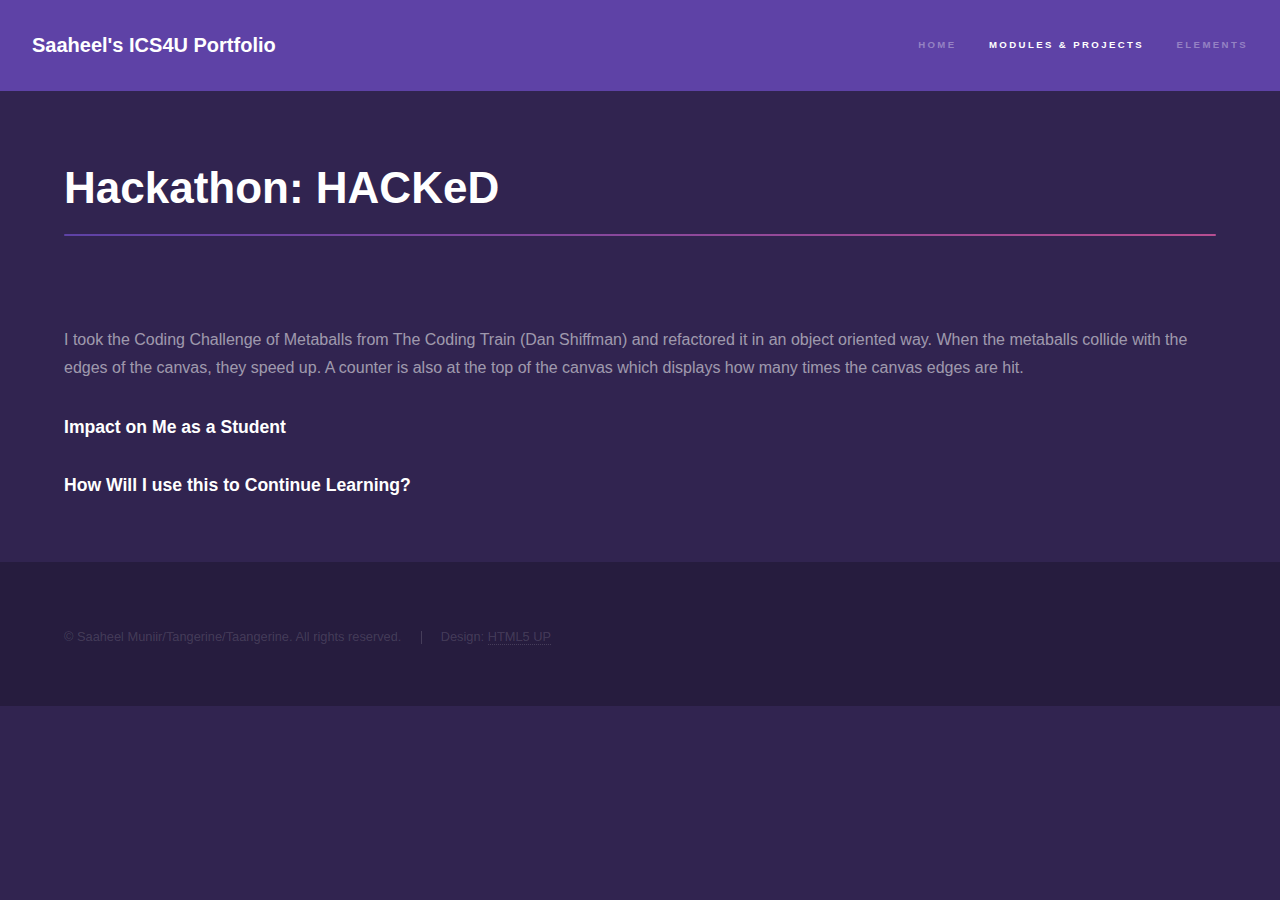
==== AlgCourse.html @ 34cc8320 "Added all Top 10 Detailed Pages" ====
<!DOCTYPE HTML>
<!--
	Hyperspace by HTML5 UP
	html5up.net | @ajlkn
	Free for personal and commercial use under the CCA 3.0 license (html5up.net/license)
-->
<html>
	<head>
		<title>Coding Challenge Refactoring: Metaballs</title>
		<meta charset="utf-8" />
		<meta name="viewport" content="width=device-width, initial-scale=1, user-scalable=no" />
		<link rel="stylesheet" href="assets/css/main.css" />
		<noscript><link rel="stylesheet" href="assets/css/noscript.css" /></noscript>
	</head>
	<body class="is-preload">

		<!-- Header -->
			<header id="header">
				<a href="index.html" class="title">Saaheel's ICS4U Portfolio</a>
				<nav>
					<ul>
						<li><a href="index.html">Home</a></li>
						<li><a href="generic.html" class="active">Modules & Projects</a></li>
						<li><a href="elements.html">Elements</a></li>
					</ul>
				</nav>
			</header>

		<!-- Wrapper -->
			<div id="wrapper">

				<!-- Main -->
					<section id="main" class="wrapper">
						<div class="inner">
							<h1 class="major">Hackathon: HACKeD</h1>
							<span class="image fit" id="metaballs"><img src="images/Metaballs.gif" alt="" /></span>
							<p class="topDescription">I took the Coding Challenge of Metaballs from The Coding Train (Dan Shiffman) and refactored it in an
							object oriented way. When the metaballs collide with the edges of the canvas, they speed up. A counter is also at the top of the canvas which displays
							how many times the canvas edges are hit.</p>
							<h3> Impact on Me as a Student</h3>
							<p></p>
							<h3>How Will I use this to Continue Learning?</h3>
							<p> </p>
						</div>
					</section>

			</div>

		<!-- Footer -->
			<footer id="footer" class="wrapper alt">
				<div class="inner">
					<ul class="menu">
						<li>&copy; Saaheel Muniir/Tangerine/Taangerine. All rights reserved.</li><li>Design: <a href="http://html5up.net">HTML5 UP</a></li>
					</ul>
				</div>
			</footer>

		<!-- Scripts -->
			<script src="assets/js/jquery.min.js"></script>
			<script src="assets/js/jquery.scrollex.min.js"></script>
			<script src="assets/js/jquery.scrolly.min.js"></script>
			<script src="assets/js/browser.min.js"></script>
			<script src="assets/js/breakpoints.min.js"></script>
			<script src="assets/js/util.js"></script>
			<script src="assets/js/main.js"></script>
			<script>
				var metaballsPic = document.getElementById("metaballs");
            var oClick = function(e) {
				metaballsPic.src = "images/Metaballs Still.png";
				/*
                var stashePic = document.getElementById("mustache-pic");  
                stashePic.style.top = e.clientY + "px";
                stashePic.style.left = e.clientX + "px";*/
            };
            metaballsPic.addEventListener("click", onClick);
			</script>
	</body>
</html>
---- assets/css/main.css ----
@import url(fontawesome-all.min.css);

/*
	Hyperspace by HTML5 UP
	html5up.net | @ajlkn
	Free for personal and commercial use under the CCA 3.0 license (html5up.net/license)
*/

html, body, div, span, applet, object,
iframe, h1, h2, h3, h4, h5, h6, p, blockquote,
pre, a, abbr, acronym, address, big, cite,
code, del, dfn, em, img, ins, kbd, q, s, samp,
small, strike, strong, sub, sup, tt, var, b,
u, i, center, dl, dt, dd, ol, ul, li, fieldset,
form, label, legend, table, caption, tbody,
tfoot, thead, tr, th, td, article, aside,
canvas, details, embed, figure, figcaption,
footer, header, hgroup, menu, nav, output, ruby,
section, summary, time, mark, audio, video {
	margin: 0;
	padding: 0;
	border: 0;
	font-size: 100%;
	font: inherit;
	vertical-align: baseline;}

article, aside, details, figcaption, figure,
footer, header, hgroup, menu, nav, section {
	display: block;}

body {
	line-height: 1;
}

ol, ul {
	list-style: none;
}

blockquote, q {
	quotes: none;
}

	blockquote:before, blockquote:after, q:before, q:after {
		content: '';
		content: none;
	}

table {
	border-collapse: collapse;
	border-spacing: 0;
}

body {
	-webkit-text-size-adjust: none;
}

mark {
	background-color: transparent;
	color: inherit;
}

input::-moz-focus-inner {
	border: 0;
	padding: 0;
}

input, select, textarea {
	-moz-appearance: none;
	-webkit-appearance: none;
	-ms-appearance: none;
	appearance: none;
}

/* Basic */

	@-ms-viewport {
		width: device-width;
	}

	body {
		-ms-overflow-style: scrollbar;
	}

	@media screen and (max-width: 480px) {

		html, body {
			min-width: 320px;
		}

	}

	html {
		box-sizing: border-box;
	}

	*, *:before, *:after {
		box-sizing: inherit;
	}

	body {
		background: #312450;
	}

		body.is-preload *, body.is-preload *:before, body.is-preload *:after {
			-moz-animation: none !important;
			-webkit-animation: none !important;
			-ms-animation: none !important;
			animation: none !important;
			-moz-transition: none !important;
			-webkit-transition: none !important;
			-ms-transition: none !important;
			transition: none !important;
		}

/* Type */

	body, input, select, textarea {
		color: rgba(255, 255, 255, 0.55);
		font-family: Arial, Helvetica, sans-serif;
		font-size: 16.5pt;
		font-weight: normal;
		line-height: 1.75;
	}

		@media screen and (max-width: 1680px) {

			body, input, select, textarea {
				font-size: 13pt;
			}

		}

		@media screen and (max-width: 1280px) {

			body, input, select, textarea {
				font-size: 12pt;
			}

		}

		@media screen and (max-width: 360px) {

			body, input, select, textarea {
				font-size: 11pt;
			}

		}

	a {
		-moz-transition: color 0.2s ease, border-bottom-color 0.2s ease;
		-webkit-transition: color 0.2s ease, border-bottom-color 0.2s ease;
		-ms-transition: color 0.2s ease, border-bottom-color 0.2s ease;
		transition: color 0.2s ease, border-bottom-color 0.2s ease;
		border-bottom: dotted 1px rgba(255, 255, 255, 0.35);
		color: inherit;
		text-decoration: none;
	}

		a:hover {
			border-bottom-color: transparent;
			color: #ffffff;
		}

	strong, b {
		color: #ffffff;
		font-weight: bold;
	}

	em, i {
		font-style: italic;
	}

	p {
		margin: 0 0 2em 0;
	}

	h1, h2, h3, h4, h5, h6 {
		color: #ffffff;
		font-weight: bold;
		line-height: 1.5;
		margin: 0 0 0.5em 0;
	}

		h1 a, h2 a, h3 a, h4 a, h5 a, h6 a {
			color: inherit;
			text-decoration: none;
		}

	h1 {
		font-size: 2.75em;
	}

		h1.major {
			margin: 0 0 1.3em 0;
			position: relative;
			padding-bottom: 0.35em;
		}

			h1.major:after {
				background-image: -moz-linear-gradient(to right, #5e42a6, #b74e91);
				background-image: -webkit-linear-gradient(to right, #5e42a6, #b74e91);
				background-image: -ms-linear-gradient(to right, #5e42a6, #b74e91);
				background-image: linear-gradient(to right, #5e42a6, #b74e91);
				-moz-transition: max-width 0.2s ease;
				-webkit-transition: max-width 0.2s ease;
				-ms-transition: max-width 0.2s ease;
				transition: max-width 0.2s ease;
				border-radius: 0.2em;
				bottom: 0;
				content: '';
				height: 0.05em;
				position: absolute;
				right: 0;
				width: 100%;
			}

	h2 {
		font-size: 1.75em;
	}

	h3 {
		font-size: 1.1em;
	}

	h4 {
		font-size: 1em;
	}

	h5 {
		font-size: 0.8em;
	}

	h6 {
		font-size: 0.6em;
	}

	@media screen and (max-width: 736px) {

		h1 {
			font-size: 2em;
		}

		h2 {
			font-size: 1.25em;
		}

		h3 {
			font-size: 1em;
		}

		h4 {
			font-size: 0.8em;
		}

		h5 {
			font-size: 0.6em;
		}

		h6 {
			font-size: 0.6em;
		}

	}

	sub {
		font-size: 0.8em;
		position: relative;
		top: 0.5em;
	}

	sup {
		font-size: 0.8em;
		position: relative;
		top: -0.5em;
	}

	blockquote {
		border-left: solid 4px rgba(255, 255, 255, 0.15);
		font-style: italic;
		margin: 0 0 2em 0;
		padding: 0.5em 0 0.5em 2em;
	}

	code {
		background: rgba(255, 255, 255, 0.05);
		border-radius: 0.25em;
		border: solid 1px rgba(255, 255, 255, 0.15);
		font-family: "Courier New", monospace;
		font-size: 0.9em;
		margin: 0 0.25em;
		padding: 0.25em 0.65em;
	}

	pre {
		-webkit-overflow-scrolling: touch;
		font-family: "Courier New", monospace;
		font-size: 0.9em;
		margin: 0 0 2em 0;
	}

		pre code {
			display: block;
			line-height: 1.75em;
			padding: 1em 1.5em;
			overflow-x: auto;
		}

	hr {
		border: 0;
		border-bottom: solid 1px rgba(255, 255, 255, 0.15);
		margin: 2em 0;
	}

		hr.major {
			margin: 3em 0;
		}

	.align-left {
		text-align: left;
	}

	.align-center {
		text-align: center;
	}

	.align-right {
		text-align: right;
	}

/* Row */

	.row {
		display: flex;
		flex-wrap: wrap;
		box-sizing: border-box;
		align-items: stretch;
	}

		.row > * {
			box-sizing: border-box;
		}

		.row.gtr-uniform > * > :last-child {
			margin-bottom: 0;
		}

		.row.aln-left {
			justify-content: flex-start;
		}

		.row.aln-center {
			justify-content: center;
		}

		.row.aln-right {
			justify-content: flex-end;
		}

		.row.aln-top {
			align-items: flex-start;
		}

		.row.aln-middle {
			align-items: center;
		}

		.row.aln-bottom {
			align-items: flex-end;
		}

		.row > .imp {
			order: -1;
		}

		.row > .col-1 {
			width: 8.33333%;
		}

		.row > .off-1 {
			margin-left: 8.33333%;
		}

		.row > .col-2 {
			width: 16.66667%;
		}

		.row > .off-2 {
			margin-left: 16.66667%;
		}

		.row > .col-3 {
			width: 25%;
		}

		.row > .off-3 {
			margin-left: 25%;
		}

		.row > .col-4 {
			width: 33.33333%;
		}

		.row > .off-4 {
			margin-left: 33.33333%;
		}

		.row > .col-5 {
			width: 41.66667%;
		}

		.row > .off-5 {
			margin-left: 41.66667%;
		}

		.row > .col-6 {
			width: 50%;
		}

		.row > .off-6 {
			margin-left: 50%;
		}

		.row > .col-7 {
			width: 58.33333%;
		}

		.row > .off-7 {
			margin-left: 58.33333%;
		}

		.row > .col-8 {
			width: 66.66667%;
		}

		.row > .off-8 {
			margin-left: 66.66667%;
		}

		.row > .col-9 {
			width: 75%;
		}

		.row > .off-9 {
			margin-left: 75%;
		}

		.row > .col-10 {
			width: 83.33333%;
		}

		.row > .off-10 {
			margin-left: 83.33333%;
		}

		.row > .col-11 {
			width: 91.66667%;
		}

		.row > .off-11 {
			margin-left: 91.66667%;
		}

		.row > .col-12 {
			width: 100%;
		}

		.row > .off-12 {
			margin-left: 100%;
		}

		.row.gtr-0 {
			margin-top: 0;
			margin-left: 0em;
		}

			.row.gtr-0 > * {
				padding: 0 0 0 0em;
			}

			.row.gtr-0.gtr-uniform {
				margin-top: 0em;
			}

				.row.gtr-0.gtr-uniform > * {
					padding-top: 0em;
				}

		.row.gtr-25 {
			margin-top: 0;
			margin-left: -0.375em;
		}

			.row.gtr-25 > * {
				padding: 0 0 0 0.375em;
			}

			.row.gtr-25.gtr-uniform {
				margin-top: -0.375em;
			}

				.row.gtr-25.gtr-uniform > * {
					padding-top: 0.375em;
				}

		.row.gtr-50 {
			margin-top: 0;
			margin-left: -0.75em;
		}

			.row.gtr-50 > * {
				padding: 0 0 0 0.75em;
			}

			.row.gtr-50.gtr-uniform {
				margin-top: -0.75em;
			}

				.row.gtr-50.gtr-uniform > * {
					padding-top: 0.75em;
				}

		.row {
			margin-top: 0;
			margin-left: -1.5em;
		}

			.row > * {
				padding: 0 0 0 1.5em;
			}

			.row.gtr-uniform {
				margin-top: -1.5em;
			}

				.row.gtr-uniform > * {
					padding-top: 1.5em;
				}

		.row.gtr-150 {
			margin-top: 0;
			margin-left: -2.25em;
		}

			.row.gtr-150 > * {
				padding: 0 0 0 2.25em;
			}

			.row.gtr-150.gtr-uniform {
				margin-top: -2.25em;
			}

				.row.gtr-150.gtr-uniform > * {
					padding-top: 2.25em;
				}

		.row.gtr-200 {
			margin-top: 0;
			margin-left: -3em;
		}

			.row.gtr-200 > * {
				padding: 0 0 0 3em;
			}

			.row.gtr-200.gtr-uniform {
				margin-top: -3em;
			}

				.row.gtr-200.gtr-uniform > * {
					padding-top: 3em;
				}

		@media screen and (max-width: 1680px) {

			.row {
				display: flex;
				flex-wrap: wrap;
				box-sizing: border-box;
				align-items: stretch;
			}

				.row > * {
					box-sizing: border-box;
				}

				.row.gtr-uniform > * > :last-child {
					margin-bottom: 0;
				}

				.row.aln-left {
					justify-content: flex-start;
				}

				.row.aln-center {
					justify-content: center;
				}

				.row.aln-right {
					justify-content: flex-end;
				}

				.row.aln-top {
					align-items: flex-start;
				}

				.row.aln-middle {
					align-items: center;
				}

				.row.aln-bottom {
					align-items: flex-end;
				}

				.row > .imp-xlarge {
					order: -1;
				}

				.row > .col-1-xlarge {
					width: 8.33333%;
				}

				.row > .off-1-xlarge {
					margin-left: 8.33333%;
				}

				.row > .col-2-xlarge {
					width: 16.66667%;
				}

				.row > .off-2-xlarge {
					margin-left: 16.66667%;
				}

				.row > .col-3-xlarge {
					width: 25%;
				}

				.row > .off-3-xlarge {
					margin-left: 25%;
				}

				.row > .col-4-xlarge {
					width: 33.33333%;
				}

				.row > .off-4-xlarge {
					margin-left: 33.33333%;
				}

				.row > .col-5-xlarge {
					width: 41.66667%;
				}

				.row > .off-5-xlarge {
					margin-left: 41.66667%;
				}

				.row > .col-6-xlarge {
					width: 50%;
				}

				.row > .off-6-xlarge {
					margin-left: 50%;
				}

				.row > .col-7-xlarge {
					width: 58.33333%;
				}

				.row > .off-7-xlarge {
					margin-left: 58.33333%;
				}

				.row > .col-8-xlarge {
					width: 66.66667%;
				}

				.row > .off-8-xlarge {
					margin-left: 66.66667%;
				}

				.row > .col-9-xlarge {
					width: 75%;
				}

				.row > .off-9-xlarge {
					margin-left: 75%;
				}

				.row > .col-10-xlarge {
					width: 83.33333%;
				}

				.row > .off-10-xlarge {
					margin-left: 83.33333%;
				}

				.row > .col-11-xlarge {
					width: 91.66667%;
				}

				.row > .off-11-xlarge {
					margin-left: 91.66667%;
				}

				.row > .col-12-xlarge {
					width: 100%;
				}

				.row > .off-12-xlarge {
					margin-left: 100%;
				}

				.row.gtr-0 {
					margin-top: 0;
					margin-left: 0em;
				}

					.row.gtr-0 > * {
						padding: 0 0 0 0em;
					}

					.row.gtr-0.gtr-uniform {
						margin-top: 0em;
					}

						.row.gtr-0.gtr-uniform > * {
							padding-top: 0em;
						}

				.row.gtr-25 {
					margin-top: 0;
					margin-left: -0.375em;
				}

					.row.gtr-25 > * {
						padding: 0 0 0 0.375em;
					}

					.row.gtr-25.gtr-uniform {
						margin-top: -0.375em;
					}

						.row.gtr-25.gtr-uniform > * {
							padding-top: 0.375em;
						}

				.row.gtr-50 {
					margin-top: 0;
					margin-left: -0.75em;
				}

					.row.gtr-50 > * {
						padding: 0 0 0 0.75em;
					}

					.row.gtr-50.gtr-uniform {
						margin-top: -0.75em;
					}

						.row.gtr-50.gtr-uniform > * {
							padding-top: 0.75em;
						}

				.row {
					margin-top: 0;
					margin-left: -1.5em;
				}

					.row > * {
						padding: 0 0 0 1.5em;
					}

					.row.gtr-uniform {
						margin-top: -1.5em;
					}

						.row.gtr-uniform > * {
							padding-top: 1.5em;
						}

				.row.gtr-150 {
					margin-top: 0;
					margin-left: -2.25em;
				}

					.row.gtr-150 > * {
						padding: 0 0 0 2.25em;
					}

					.row.gtr-150.gtr-uniform {
						margin-top: -2.25em;
					}

						.row.gtr-150.gtr-uniform > * {
							padding-top: 2.25em;
						}

				.row.gtr-200 {
					margin-top: 0;
					margin-left: -3em;
				}

					.row.gtr-200 > * {
						padding: 0 0 0 3em;
					}

					.row.gtr-200.gtr-uniform {
						margin-top: -3em;
					}

						.row.gtr-200.gtr-uniform > * {
							padding-top: 3em;
						}

		}

		@media screen and (max-width: 1280px) {

			.row {
				display: flex;
				flex-wrap: wrap;
				box-sizing: border-box;
				align-items: stretch;
			}

				.row > * {
					box-sizing: border-box;
				}

				.row.gtr-uniform > * > :last-child {
					margin-bottom: 0;
				}

				.row.aln-left {
					justify-content: flex-start;
				}

				.row.aln-center {
					justify-content: center;
				}

				.row.aln-right {
					justify-content: flex-end;
				}

				.row.aln-top {
					align-items: flex-start;
				}

				.row.aln-middle {
					align-items: center;
				}

				.row.aln-bottom {
					align-items: flex-end;
				}

				.row > .imp-large {
					order: -1;
				}

				.row > .col-1-large {
					width: 8.33333%;
				}

				.row > .off-1-large {
					margin-left: 8.33333%;
				}

				.row > .col-2-large {
					width: 16.66667%;
				}

				.row > .off-2-large {
					margin-left: 16.66667%;
				}

				.row > .col-3-large {
					width: 25%;
				}

				.row > .off-3-large {
					margin-left: 25%;
				}

				.row > .col-4-large {
					width: 33.33333%;
				}

				.row > .off-4-large {
					margin-left: 33.33333%;
				}

				.row > .col-5-large {
					width: 41.66667%;
				}

				.row > .off-5-large {
					margin-left: 41.66667%;
				}

				.row > .col-6-large {
					width: 50%;
				}

				.row > .off-6-large {
					margin-left: 50%;
				}

				.row > .col-7-large {
					width: 58.33333%;
				}

				.row > .off-7-large {
					margin-left: 58.33333%;
				}

				.row > .col-8-large {
					width: 66.66667%;
				}

				.row > .off-8-large {
					margin-left: 66.66667%;
				}

				.row > .col-9-large {
					width: 75%;
				}

				.row > .off-9-large {
					margin-left: 75%;
				}

				.row > .col-10-large {
					width: 83.33333%;
				}

				.row > .off-10-large {
					margin-left: 83.33333%;
				}

				.row > .col-11-large {
					width: 91.66667%;
				}

				.row > .off-11-large {
					margin-left: 91.66667%;
				}

				.row > .col-12-large {
					width: 100%;
				}

				.row > .off-12-large {
					margin-left: 100%;
				}

				.row.gtr-0 {
					margin-top: 0;
					margin-left: 0em;
				}

					.row.gtr-0 > * {
						padding: 0 0 0 0em;
					}

					.row.gtr-0.gtr-uniform {
						margin-top: 0em;
					}

						.row.gtr-0.gtr-uniform > * {
							padding-top: 0em;
						}

				.row.gtr-25 {
					margin-top: 0;
					margin-left: -0.375em;
				}

					.row.gtr-25 > * {
						padding: 0 0 0 0.375em;
					}

					.row.gtr-25.gtr-uniform {
						margin-top: -0.375em;
					}

						.row.gtr-25.gtr-uniform > * {
							padding-top: 0.375em;
						}

				.row.gtr-50 {
					margin-top: 0;
					margin-left: -0.75em;
				}

					.row.gtr-50 > * {
						padding: 0 0 0 0.75em;
					}

					.row.gtr-50.gtr-uniform {
						margin-top: -0.75em;
					}

						.row.gtr-50.gtr-uniform > * {
							padding-top: 0.75em;
						}

				.row {
					margin-top: 0;
					margin-left: -1.5em;
				}

					.row > * {
						padding: 0 0 0 1.5em;
					}

					.row.gtr-uniform {
						margin-top: -1.5em;
					}

						.row.gtr-uniform > * {
							padding-top: 1.5em;
						}

				.row.gtr-150 {
					margin-top: 0;
					margin-left: -2.25em;
				}

					.row.gtr-150 > * {
						padding: 0 0 0 2.25em;
					}

					.row.gtr-150.gtr-uniform {
						margin-top: -2.25em;
					}

						.row.gtr-150.gtr-uniform > * {
							padding-top: 2.25em;
						}

				.row.gtr-200 {
					margin-top: 0;
					margin-left: -3em;
				}

					.row.gtr-200 > * {
						padding: 0 0 0 3em;
					}

					.row.gtr-200.gtr-uniform {
						margin-top: -3em;
					}

						.row.gtr-200.gtr-uniform > * {
							padding-top: 3em;
						}

		}

		@media screen and (max-width: 980px) {

			.row {
				display: flex;
				flex-wrap: wrap;
				box-sizing: border-box;
				align-items: stretch;
			}

				.row > * {
					box-sizing: border-box;
				}

				.row.gtr-uniform > * > :last-child {
					margin-bottom: 0;
				}

				.row.aln-left {
					justify-content: flex-start;
				}

				.row.aln-center {
					justify-content: center;
				}

				.row.aln-right {
					justify-content: flex-end;
				}

				.row.aln-top {
					align-items: flex-start;
				}

				.row.aln-middle {
					align-items: center;
				}

				.row.aln-bottom {
					align-items: flex-end;
				}

				.row > .imp-medium {
					order: -1;
				}

				.row > .col-1-medium {
					width: 8.33333%;
				}

				.row > .off-1-medium {
					margin-left: 8.33333%;
				}

				.row > .col-2-medium {
					width: 16.66667%;
				}

				.row > .off-2-medium {
					margin-left: 16.66667%;
				}

				.row > .col-3-medium {
					width: 25%;
				}

				.row > .off-3-medium {
					margin-left: 25%;
				}

				.row > .col-4-medium {
					width: 33.33333%;
				}

				.row > .off-4-medium {
					margin-left: 33.33333%;
				}

				.row > .col-5-medium {
					width: 41.66667%;
				}

				.row > .off-5-medium {
					margin-left: 41.66667%;
				}

				.row > .col-6-medium {
					width: 50%;
				}

				.row > .off-6-medium {
					margin-left: 50%;
				}

				.row > .col-7-medium {
					width: 58.33333%;
				}

				.row > .off-7-medium {
					margin-left: 58.33333%;
				}

				.row > .col-8-medium {
					width: 66.66667%;
				}

				.row > .off-8-medium {
					margin-left: 66.66667%;
				}

				.row > .col-9-medium {
					width: 75%;
				}

				.row > .off-9-medium {
					margin-left: 75%;
				}

				.row > .col-10-medium {
					width: 83.33333%;
				}

				.row > .off-10-medium {
					margin-left: 83.33333%;
				}

				.row > .col-11-medium {
					width: 91.66667%;
				}

				.row > .off-11-medium {
					margin-left: 91.66667%;
				}

				.row > .col-12-medium {
					width: 100%;
				}

				.row > .off-12-medium {
					margin-left: 100%;
				}

				.row.gtr-0 {
					margin-top: 0;
					margin-left: 0em;
				}

					.row.gtr-0 > * {
						padding: 0 0 0 0em;
					}

					.row.gtr-0.gtr-uniform {
						margin-top: 0em;
					}

						.row.gtr-0.gtr-uniform > * {
							padding-top: 0em;
						}

				.row.gtr-25 {
					margin-top: 0;
					margin-left: -0.375em;
				}

					.row.gtr-25 > * {
						padding: 0 0 0 0.375em;
					}

					.row.gtr-25.gtr-uniform {
						margin-top: -0.375em;
					}

						.row.gtr-25.gtr-uniform > * {
							padding-top: 0.375em;
						}

				.row.gtr-50 {
					margin-top: 0;
					margin-left: -0.75em;
				}

					.row.gtr-50 > * {
						padding: 0 0 0 0.75em;
					}

					.row.gtr-50.gtr-uniform {
						margin-top: -0.75em;
					}

						.row.gtr-50.gtr-uniform > * {
							padding-top: 0.75em;
						}

				.row {
					margin-top: 0;
					margin-left: -1.5em;
				}

					.row > * {
						padding: 0 0 0 1.5em;
					}

					.row.gtr-uniform {
						margin-top: -1.5em;
					}

						.row.gtr-uniform > * {
							padding-top: 1.5em;
						}

				.row.gtr-150 {
					margin-top: 0;
					margin-left: -2.25em;
				}

					.row.gtr-150 > * {
						padding: 0 0 0 2.25em;
					}

					.row.gtr-150.gtr-uniform {
						margin-top: -2.25em;
					}

						.row.gtr-150.gtr-uniform > * {
							padding-top: 2.25em;
						}

				.row.gtr-200 {
					margin-top: 0;
					margin-left: -3em;
				}

					.row.gtr-200 > * {
						padding: 0 0 0 3em;
					}

					.row.gtr-200.gtr-uniform {
						margin-top: -3em;
					}

						.row.gtr-200.gtr-uniform > * {
							padding-top: 3em;
						}

		}

		@media screen and (max-width: 736px) {

			.row {
				display: flex;
				flex-wrap: wrap;
				box-sizing: border-box;
				align-items: stretch;
			}

				.row > * {
					box-sizing: border-box;
				}

				.row.gtr-uniform > * > :last-child {
					margin-bottom: 0;
				}

				.row.aln-left {
					justify-content: flex-start;
				}

				.row.aln-center {
					justify-content: center;
				}

				.row.aln-right {
					justify-content: flex-end;
				}

				.row.aln-top {
					align-items: flex-start;
				}

				.row.aln-middle {
					align-items: center;
				}

				.row.aln-bottom {
					align-items: flex-end;
				}

				.row > .imp-small {
					order: -1;
				}

				.row > .col-1-small {
					width: 8.33333%;
				}

				.row > .off-1-small {
					margin-left: 8.33333%;
				}

				.row > .col-2-small {
					width: 16.66667%;
				}

				.row > .off-2-small {
					margin-left: 16.66667%;
				}

				.row > .col-3-small {
					width: 25%;
				}

				.row > .off-3-small {
					margin-left: 25%;
				}

				.row > .col-4-small {
					width: 33.33333%;
				}

				.row > .off-4-small {
					margin-left: 33.33333%;
				}

				.row > .col-5-small {
					width: 41.66667%;
				}

				.row > .off-5-small {
					margin-left: 41.66667%;
				}

				.row > .col-6-small {
					width: 50%;
				}

				.row > .off-6-small {
					margin-left: 50%;
				}

				.row > .col-7-small {
					width: 58.33333%;
				}

				.row > .off-7-small {
					margin-left: 58.33333%;
				}

				.row > .col-8-small {
					width: 66.66667%;
				}

				.row > .off-8-small {
					margin-left: 66.66667%;
				}

				.row > .col-9-small {
					width: 75%;
				}

				.row > .off-9-small {
					margin-left: 75%;
				}

				.row > .col-10-small {
					width: 83.33333%;
				}

				.row > .off-10-small {
					margin-left: 83.33333%;
				}

				.row > .col-11-small {
					width: 91.66667%;
				}

				.row > .off-11-small {
					margin-left: 91.66667%;
				}

				.row > .col-12-small {
					width: 100%;
				}

				.row > .off-12-small {
					margin-left: 100%;
				}

				.row.gtr-0 {
					margin-top: 0;
					margin-left: 0em;
				}

					.row.gtr-0 > * {
						padding: 0 0 0 0em;
					}

					.row.gtr-0.gtr-uniform {
						margin-top: 0em;
					}

						.row.gtr-0.gtr-uniform > * {
							padding-top: 0em;
						}

				.row.gtr-25 {
					margin-top: 0;
					margin-left: -0.375em;
				}

					.row.gtr-25 > * {
						padding: 0 0 0 0.375em;
					}

					.row.gtr-25.gtr-uniform {
						margin-top: -0.375em;
					}

						.row.gtr-25.gtr-uniform > * {
							padding-top: 0.375em;
						}

				.row.gtr-50 {
					margin-top: 0;
					margin-left: -0.75em;
				}

					.row.gtr-50 > * {
						padding: 0 0 0 0.75em;
					}

					.row.gtr-50.gtr-uniform {
						margin-top: -0.75em;
					}

						.row.gtr-50.gtr-uniform > * {
							padding-top: 0.75em;
						}

				.row {
					margin-top: 0;
					margin-left: -1.5em;
				}

					.row > * {
						padding: 0 0 0 1.5em;
					}

					.row.gtr-uniform {
						margin-top: -1.5em;
					}

						.row.gtr-uniform > * {
							padding-top: 1.5em;
						}

				.row.gtr-150 {
					margin-top: 0;
					margin-left: -2.25em;
				}

					.row.gtr-150 > * {
						padding: 0 0 0 2.25em;
					}

					.row.gtr-150.gtr-uniform {
						margin-top: -2.25em;
					}

						.row.gtr-150.gtr-uniform > * {
							padding-top: 2.25em;
						}

				.row.gtr-200 {
					margin-top: 0;
					margin-left: -3em;
				}

					.row.gtr-200 > * {
						padding: 0 0 0 3em;
					}

					.row.gtr-200.gtr-uniform {
						margin-top: -3em;
					}

						.row.gtr-200.gtr-uniform > * {
							padding-top: 3em;
						}

		}

		@media screen and (max-width: 480px) {

			.row {
				display: flex;
				flex-wrap: wrap;
				box-sizing: border-box;
				align-items: stretch;
			}

				.row > * {
					box-sizing: border-box;
				}

				.row.gtr-uniform > * > :last-child {
					margin-bottom: 0;
				}

				.row.aln-left {
					justify-content: flex-start;
				}

				.row.aln-center {
					justify-content: center;
				}

				.row.aln-right {
					justify-content: flex-end;
				}

				.row.aln-top {
					align-items: flex-start;
				}

				.row.aln-middle {
					align-items: center;
				}

				.row.aln-bottom {
					align-items: flex-end;
				}

				.row > .imp-xsmall {
					order: -1;
				}

				.row > .col-1-xsmall {
					width: 8.33333%;
				}

				.row > .off-1-xsmall {
					margin-left: 8.33333%;
				}

				.row > .col-2-xsmall {
					width: 16.66667%;
				}

				.row > .off-2-xsmall {
					margin-left: 16.66667%;
				}

				.row > .col-3-xsmall {
					width: 25%;
				}

				.row > .off-3-xsmall {
					margin-left: 25%;
				}

				.row > .col-4-xsmall {
					width: 33.33333%;
				}

				.row > .off-4-xsmall {
					margin-left: 33.33333%;
				}

				.row > .col-5-xsmall {
					width: 41.66667%;
				}

				.row > .off-5-xsmall {
					margin-left: 41.66667%;
				}

				.row > .col-6-xsmall {
					width: 50%;
				}

				.row > .off-6-xsmall {
					margin-left: 50%;
				}

				.row > .col-7-xsmall {
					width: 58.33333%;
				}

				.row > .off-7-xsmall {
					margin-left: 58.33333%;
				}

				.row > .col-8-xsmall {
					width: 66.66667%;
				}

				.row > .off-8-xsmall {
					margin-left: 66.66667%;
				}

				.row > .col-9-xsmall {
					width: 75%;
				}

				.row > .off-9-xsmall {
					margin-left: 75%;
				}

				.row > .col-10-xsmall {
					width: 83.33333%;
				}

				.row > .off-10-xsmall {
					margin-left: 83.33333%;
				}

				.row > .col-11-xsmall {
					width: 91.66667%;
				}

				.row > .off-11-xsmall {
					margin-left: 91.66667%;
				}

				.row > .col-12-xsmall {
					width: 100%;
				}

				.row > .off-12-xsmall {
					margin-left: 100%;
				}

				.row.gtr-0 {
					margin-top: 0;
					margin-left: 0em;
				}

					.row.gtr-0 > * {
						padding: 0 0 0 0em;
					}

					.row.gtr-0.gtr-uniform {
						margin-top: 0em;
					}

						.row.gtr-0.gtr-uniform > * {
							padding-top: 0em;
						}

				.row.gtr-25 {
					margin-top: 0;
					margin-left: -0.375em;
				}

					.row.gtr-25 > * {
						padding: 0 0 0 0.375em;
					}

					.row.gtr-25.gtr-uniform {
						margin-top: -0.375em;
					}

						.row.gtr-25.gtr-uniform > * {
							padding-top: 0.375em;
						}

				.row.gtr-50 {
					margin-top: 0;
					margin-left: -0.75em;
				}

					.row.gtr-50 > * {
						padding: 0 0 0 0.75em;
					}

					.row.gtr-50.gtr-uniform {
						margin-top: -0.75em;
					}

						.row.gtr-50.gtr-uniform > * {
							padding-top: 0.75em;
						}

				.row {
					margin-top: 0;
					margin-left: -1.5em;
				}

					.row > * {
						padding: 0 0 0 1.5em;
					}

					.row.gtr-uniform {
						margin-top: -1.5em;
					}

						.row.gtr-uniform > * {
							padding-top: 1.5em;
						}

				.row.gtr-150 {
					margin-top: 0;
					margin-left: -2.25em;
				}

					.row.gtr-150 > * {
						padding: 0 0 0 2.25em;
					}

					.row.gtr-150.gtr-uniform {
						margin-top: -2.25em;
					}

						.row.gtr-150.gtr-uniform > * {
							padding-top: 2.25em;
						}

				.row.gtr-200 {
					margin-top: 0;
					margin-left: -3em;
				}

					.row.gtr-200 > * {
						padding: 0 0 0 3em;
					}

					.row.gtr-200.gtr-uniform {
						margin-top: -3em;
					}

						.row.gtr-200.gtr-uniform > * {
							padding-top: 3em;
						}

		}

/* Box */

	.box {
		border-radius: 0.25em;
		border: solid 1px rgba(255, 255, 255, 0.15);
		margin-bottom: 2em;
		padding: 1.5em;
	}

		.box > :last-child,
		.box > :last-child > :last-child,
		.box > :last-child > :last-child > :last-child {
			margin-bottom: 0;
		}

		.box.alt {
			border: 0;
			border-radius: 0;
			padding: 0;
		}

/* Button */

	input[type="submit"],
	input[type="reset"],
	input[type="button"],
	button,
	.button {
		-moz-appearance: none;
		-webkit-appearance: none;
		-ms-appearance: none;
		appearance: none;
		-moz-transition: border-color 0.2s ease;
		-webkit-transition: border-color 0.2s ease;
		-ms-transition: border-color 0.2s ease;
		transition: border-color 0.2s ease;
		background-color: transparent;
		border: solid 1px !important;
		border-color: rgba(255, 255, 255, 0.15) !important;
		border-radius: 3em;
		color: #ffffff !important;
		cursor: pointer;
		display: inline-block;
		font-size: 0.6em;
		font-weight: bold;
		height: calc(4.75em + 2px);
		letter-spacing: 0.25em;
		line-height: 4.75em;
		outline: 0;
		padding: 0 3.75em;
		position: relative;
		text-align: center;
		text-decoration: none;
		text-transform: uppercase;
		white-space: nowrap;
	}

		input[type="submit"]:after,
		input[type="reset"]:after,
		input[type="button"]:after,
		button:after,
		.button:after {
			-moz-transform: scale(0.25);
			-webkit-transform: scale(0.25);
			-ms-transform: scale(0.25);
			transform: scale(0.25);
			pointer-events: none;
			-moz-transition: opacity 0.2s ease, -moz-transform 0.2s ease;
			-webkit-transition: opacity 0.2s ease, -webkit-transform 0.2s ease;
			-ms-transition: opacity 0.2s ease, -ms-transform 0.2s ease;
			transition: opacity 0.2s ease, transform 0.2s ease;
			background: #ffffff;
			border-radius: 3em;
			content: '';
			height: 100%;
			left: 0;
			opacity: 0;
			position: absolute;
			top: 0;
			width: 100%;
		}

		input[type="submit"].icon:before,
		input[type="reset"].icon:before,
		input[type="button"].icon:before,
		button.icon:before,
		.button.icon:before {
			margin-right: 0.75em;
		}

		input[type="submit"].fit,
		input[type="reset"].fit,
		input[type="button"].fit,
		button.fit,
		.button.fit {
			width: 100%;
		}

		input[type="submit"].small,
		input[type="reset"].small,
		input[type="button"].small,
		button.small,
		.button.small {
			font-size: 0.4em;
		}

		input[type="submit"].large,
		input[type="reset"].large,
		input[type="button"].large,
		button.large,
		.button.large {
			font-size: 0.8em;
		}

		input[type="submit"].primary,
		input[type="reset"].primary,
		input[type="button"].primary,
		button.primary,
		.button.primary {
			background-color: #ffffff;
			color: #312450 !important;
		}

			input[type="submit"].primary:after,
			input[type="reset"].primary:after,
			input[type="button"].primary:after,
			button.primary:after,
			.button.primary:after {
				display: none;
			}

		input[type="submit"].disabled, input[type="submit"]:disabled,
		input[type="reset"].disabled,
		input[type="reset"]:disabled,
		input[type="button"].disabled,
		input[type="button"]:disabled,
		button.disabled,
		button:disabled,
		.button.disabled,
		.button:disabled {
			cursor: default;
			opacity: 0.5;
			pointer-events: none;
		}

		input[type="submit"]:hover,
		input[type="reset"]:hover,
		input[type="button"]:hover,
		button:hover,
		.button:hover {
			border-color: rgba(255, 255, 255, 0.55) !important;
		}

			input[type="submit"]:hover:after,
			input[type="reset"]:hover:after,
			input[type="button"]:hover:after,
			button:hover:after,
			.button:hover:after {
				opacity: 0.05;
				-moz-transform: scale(1);
				-webkit-transform: scale(1);
				-ms-transform: scale(1);
				transform: scale(1);
			}

			input[type="submit"]:hover:active,
			input[type="reset"]:hover:active,
			input[type="button"]:hover:active,
			button:hover:active,
			.button:hover:active {
				border-color: #ffffff !important;
			}

				input[type="submit"]:hover:active:after,
				input[type="reset"]:hover:active:after,
				input[type="button"]:hover:active:after,
				button:hover:active:after,
				.button:hover:active:after {
					opacity: 0.1;
				}

/* Features */

	.features {
		display: -moz-flex;
		display: -webkit-flex;
		display: -ms-flex;
		display: flex;
		-moz-flex-wrap: wrap;
		-webkit-flex-wrap: wrap;
		-ms-flex-wrap: wrap;
		flex-wrap: wrap;
		border-radius: 0.25em;
		border: solid 1px rgba(255, 255, 255, 0.15);
		background: rgba(255, 255, 255, 0.05);
		margin: 0 0 2em 0;
	}

		.features section {
			padding: 3.5em 3em 1em 7em ;
			width: 50%;
			border-top: solid 1px rgba(255, 255, 255, 0.15);
			position: relative;
		}

			.features section:nth-child(-n + 2) {
				border-top-width: 0;
			}

			.features section:nth-child(2n) {
				border-left: solid 1px rgba(255, 255, 255, 0.15);
			}

			.features section .icon {
				-moz-transition: opacity 0.5s ease, -moz-transform 0.5s ease;
				-webkit-transition: opacity 0.5s ease, -webkit-transform 0.5s ease;
				-ms-transition: opacity 0.5s ease, -ms-transform 0.5s ease;
				transition: opacity 0.5s ease, transform 0.5s ease;
				-moz-transition-delay: 1s;
				-webkit-transition-delay: 1s;
				-ms-transition-delay: 1s;
				transition-delay: 1s;
				-moz-transform: scale(1);
				-webkit-transform: scale(1);
				-ms-transform: scale(1);
				transform: scale(1);
				position: absolute;
				left: 3em;
				top: 3em;
				opacity: 1;
			}

			.features section:nth-child(1) .icon {
				-moz-transition-delay: 0.15s;
				-webkit-transition-delay: 0.15s;
				-ms-transition-delay: 0.15s;
				transition-delay: 0.15s;
			}

			.features section:nth-child(2) .icon {
				-moz-transition-delay: 0.3s;
				-webkit-transition-delay: 0.3s;
				-ms-transition-delay: 0.3s;
				transition-delay: 0.3s;
			}

			.features section:nth-child(3) .icon {
				-moz-transition-delay: 0.45s;
				-webkit-transition-delay: 0.45s;
				-ms-transition-delay: 0.45s;
				transition-delay: 0.45s;
			}

			.features section:nth-child(4) .icon {
				-moz-transition-delay: 0.6s;
				-webkit-transition-delay: 0.6s;
				-ms-transition-delay: 0.6s;
				transition-delay: 0.6s;
			}

			.features section:nth-child(5) .icon {
				-moz-transition-delay: 0.75s;
				-webkit-transition-delay: 0.75s;
				-ms-transition-delay: 0.75s;
				transition-delay: 0.75s;
			}

			.features section:nth-child(6) .icon {
				-moz-transition-delay: 0.9s;
				-webkit-transition-delay: 0.9s;
				-ms-transition-delay: 0.9s;
				transition-delay: 0.9s;
			}

			.features section:nth-child(7) .icon {
				-moz-transition-delay: 1.05s;
				-webkit-transition-delay: 1.05s;
				-ms-transition-delay: 1.05s;
				transition-delay: 1.05s;
			}

			.features section:nth-child(8) .icon {
				-moz-transition-delay: 1.2s;
				-webkit-transition-delay: 1.2s;
				-ms-transition-delay: 1.2s;
				transition-delay: 1.2s;
			}

			.features section:nth-child(9) .icon {
				-moz-transition-delay: 1.35s;
				-webkit-transition-delay: 1.35s;
				-ms-transition-delay: 1.35s;
				transition-delay: 1.35s;
			}

			.features section:nth-child(10) .icon {
				-moz-transition-delay: 1.5s;
				-webkit-transition-delay: 1.5s;
				-ms-transition-delay: 1.5s;
				transition-delay: 1.5s;
			}

			.features section:nth-child(11) .icon {
				-moz-transition-delay: 1.65s;
				-webkit-transition-delay: 1.65s;
				-ms-transition-delay: 1.65s;
				transition-delay: 1.65s;
			}

			.features section:nth-child(12) .icon {
				-moz-transition-delay: 1.8s;
				-webkit-transition-delay: 1.8s;
				-ms-transition-delay: 1.8s;
				transition-delay: 1.8s;
			}

			.features section:nth-child(13) .icon {
				-moz-transition-delay: 1.95s;
				-webkit-transition-delay: 1.95s;
				-ms-transition-delay: 1.95s;
				transition-delay: 1.95s;
			}

			.features section:nth-child(14) .icon {
				-moz-transition-delay: 2.1s;
				-webkit-transition-delay: 2.1s;
				-ms-transition-delay: 2.1s;
				transition-delay: 2.1s;
			}

			.features section:nth-child(15) .icon {
				-moz-transition-delay: 2.25s;
				-webkit-transition-delay: 2.25s;
				-ms-transition-delay: 2.25s;
				transition-delay: 2.25s;
			}

			.features section:nth-child(16) .icon {
				-moz-transition-delay: 2.4s;
				-webkit-transition-delay: 2.4s;
				-ms-transition-delay: 2.4s;
				transition-delay: 2.4s;
			}

			.features section:nth-child(17) .icon {
				-moz-transition-delay: 2.55s;
				-webkit-transition-delay: 2.55s;
				-ms-transition-delay: 2.55s;
				transition-delay: 2.55s;
			}

			.features section:nth-child(18) .icon {
				-moz-transition-delay: 2.7s;
				-webkit-transition-delay: 2.7s;
				-ms-transition-delay: 2.7s;
				transition-delay: 2.7s;
			}

			.features section:nth-child(19) .icon {
				-moz-transition-delay: 2.85s;
				-webkit-transition-delay: 2.85s;
				-ms-transition-delay: 2.85s;
				transition-delay: 2.85s;
			}

			.features section:nth-child(20) .icon {
				-moz-transition-delay: 3s;
				-webkit-transition-delay: 3s;
				-ms-transition-delay: 3s;
				transition-delay: 3s;
			}

		.features.inactive section .icon {
			-moz-transform: scale(0.5);
			-webkit-transform: scale(0.5);
			-ms-transform: scale(0.5);
			transform: scale(0.5);
			opacity: 0;
		}

		@media screen and (max-width: 980px) {

			.features {
				display: block;
			}

				.features section {
					border-top-width: 1px !important;
					border-left-width: 0 !important;
					width: 100%;
				}

					.features section:first-child {
						border-top-width: 0 !important;
					}

		}

		@media screen and (max-width: 736px) {

			.features section {
				padding: 2.5em 1.5em 0.1em 5.5em ;
			}

				.features section .icon {
					left: 1.5em;
					top: 2em;
				}

		}

		@media screen and (max-width: 480px) {

			.features section {
				padding: 2em 1.5em 0.1em 1.5em ;
			}

				.features section .icon {
					left: 0;
					position: relative;
					top: 0;
				}

		}

/* Form */

	form {
		margin: 0 0 2em 0;
	}

		form > :last-child {
			margin-bottom: 0;
		}

		form > .fields {
			display: -moz-flex;
			display: -webkit-flex;
			display: -ms-flex;
			display: flex;
			-moz-flex-wrap: wrap;
			-webkit-flex-wrap: wrap;
			-ms-flex-wrap: wrap;
			flex-wrap: wrap;
			width: calc(100% + 3em);
			margin: -1.5em 0 2em -1.5em;
		}

			form > .fields > .field {
				-moz-flex-grow: 0;
				-webkit-flex-grow: 0;
				-ms-flex-grow: 0;
				flex-grow: 0;
				-moz-flex-shrink: 0;
				-webkit-flex-shrink: 0;
				-ms-flex-shrink: 0;
				flex-shrink: 0;
				padding: 1.5em 0 0 1.5em;
				width: calc(100% - 1.5em);
			}

				form > .fields > .field.half {
					width: calc(50% - 0.75em);
				}

				form > .fields > .field.third {
					width: calc(100%/3 - 0.5em);
				}

				form > .fields > .field.quarter {
					width: calc(25% - 0.375em);
				}

		@media screen and (max-width: 480px) {

			form > .fields {
				width: calc(100% + 3em);
				margin: -1.5em 0 2em -1.5em;
			}

				form > .fields > .field {
					padding: 1.5em 0 0 1.5em;
					width: calc(100% - 1.5em);
				}

					form > .fields > .field.half {
						width: calc(100% - 1.5em);
					}

					form > .fields > .field.third {
						width: calc(100% - 1.5em);
					}

					form > .fields > .field.quarter {
						width: calc(100% - 1.5em);
					}

		}

	label {
		color: #ffffff;
		font-weight: bold;
		line-height: 1.5;
		margin: 0 0 0.7em 0;
		display: block;
		font-size: 1.1em;
	}

	input[type="text"],
	input[type="password"],
	input[type="email"],
	input[type="tel"],
	select,
	textarea {
		-moz-appearance: none;
		-webkit-appearance: none;
		-ms-appearance: none;
		appearance: none;
		background: rgba(255, 255, 255, 0.05);
		border-radius: 0.25em;
		border: none;
		border: solid 1px rgba(255, 255, 255, 0.15);
		color: inherit;
		display: block;
		outline: 0;
		padding: 0 1em;
		text-decoration: none;
		width: 100%;
	}

		input[type="text"]:invalid,
		input[type="password"]:invalid,
		input[type="email"]:invalid,
		input[type="tel"]:invalid,
		select:invalid,
		textarea:invalid {
			box-shadow: none;
		}

		input[type="text"]:focus,
		input[type="password"]:focus,
		input[type="email"]:focus,
		input[type="tel"]:focus,
		select:focus,
		textarea:focus {
			border-color: #ffffff;
			box-shadow: 0 0 0 1px #ffffff;
		}

	select {
		background-image: url("data:image/svg+xml;charset=utf8,%3Csvg xmlns='http://www.w3.org/2000/svg' width='40' height='40' preserveAspectRatio='none' viewBox='0 0 40 40'%3E%3Cpath d='M9.4,12.3l10.4,10.4l10.4-10.4c0.2-0.2,0.5-0.4,0.9-0.4c0.3,0,0.6,0.1,0.9,0.4l3.3,3.3c0.2,0.2,0.4,0.5,0.4,0.9 c0,0.4-0.1,0.6-0.4,0.9L20.7,31.9c-0.2,0.2-0.5,0.4-0.9,0.4c-0.3,0-0.6-0.1-0.9-0.4L4.3,17.3c-0.2-0.2-0.4-0.5-0.4-0.9 c0-0.4,0.1-0.6,0.4-0.9l3.3-3.3c0.2-0.2,0.5-0.4,0.9-0.4S9.1,12.1,9.4,12.3z' fill='rgba(255, 255, 255, 0.15)' /%3E%3C/svg%3E");
		background-size: 1.25rem;
		background-repeat: no-repeat;
		background-position: calc(100% - 1rem) center;
		height: 2.75em;
		padding-right: 2.75em;
		text-overflow: ellipsis;
	}

		select option {
			color: #ffffff;
			background: #312450;
		}

		select:focus::-ms-value {
			background-color: transparent;
		}

		select::-ms-expand {
			display: none;
		}

	input[type="text"],
	input[type="password"],
	input[type="email"],
	select {
		height: 2.75em;
	}

	textarea {
		padding: 0.75em 1em;
	}

		body.is-ie textarea {
			min-height: 10em;
		}

	input[type="checkbox"],
	input[type="radio"] {
		-moz-appearance: none;
		-webkit-appearance: none;
		-ms-appearance: none;
		appearance: none;
		display: block;
		float: left;
		margin-right: -2em;
		opacity: 0;
		width: 1em;
		z-index: -1;
	}

		input[type="checkbox"] + label,
		input[type="radio"] + label {
			text-decoration: none;
			color: rgba(255, 255, 255, 0.55);
			cursor: pointer;
			display: inline-block;
			font-size: 1em;
			font-weight: normal;
			padding-left: 2.4em;
			padding-right: 0.75em;
			position: relative;
		}

			input[type="checkbox"] + label:before,
			input[type="radio"] + label:before {
				-moz-osx-font-smoothing: grayscale;
				-webkit-font-smoothing: antialiased;
				display: inline-block;
				font-style: normal;
				font-variant: normal;
				text-rendering: auto;
				line-height: 1;
				text-transform: none !important;
				font-family: 'Font Awesome 5 Free';
				font-weight: 900;
			}

			input[type="checkbox"] + label:before,
			input[type="radio"] + label:before {
				background: rgba(255, 255, 255, 0.05);
				border-radius: 0.25em;
				border: solid 1px rgba(255, 255, 255, 0.15);
				content: '';
				display: inline-block;
				font-size: 0.8em;
				height: 2.0625em;
				left: 0;
				line-height: 2.0625em;
				position: absolute;
				text-align: center;
				top: 0;
				width: 2.0625em;
			}

		input[type="checkbox"]:checked + label:before,
		input[type="radio"]:checked + label:before {
			background: #ffffff;
			border-color: #ffffff;
			color: #b74e91;
			content: '\f00c';
		}

		input[type="checkbox"]:focus + label:before,
		input[type="radio"]:focus + label:before {
			border-color: #ffffff;
			box-shadow: 0 0 0 1px #ffffff;
		}

	input[type="checkbox"] + label:before {
		border-radius: 0.25em;
	}

	input[type="radio"] + label:before {
		border-radius: 100%;
	}

	::-webkit-input-placeholder {
		color: rgba(255, 255, 255, 0.35) !important;
		opacity: 1.0;
	}

	:-moz-placeholder {
		color: rgba(255, 255, 255, 0.35) !important;
		opacity: 1.0;
	}

	::-moz-placeholder {
		color: rgba(255, 255, 255, 0.35) !important;
		opacity: 1.0;
	}

	:-ms-input-placeholder {
		color: rgba(255, 255, 255, 0.35) !important;
		opacity: 1.0;
	}

/* Icon */

	.icon {
		text-decoration: none;
		border-bottom: none;
		position: relative;
	}

		.icon:before {
			-moz-osx-font-smoothing: grayscale;
			-webkit-font-smoothing: antialiased;
			display: inline-block;
			font-style: normal;
			font-variant: normal;
			text-rendering: auto;
			line-height: 1;
			text-transform: none !important;
			font-family: 'Font Awesome 5 Free';
			font-weight: 400;
		}

		.icon > .label {
			display: none;
		}

		.icon:before {
			line-height: inherit;
		}

		.icon.solid:before {
			font-weight: 900;
		}

		.icon.brands:before {
			font-family: 'Font Awesome 5 Brands';
		}

		.icon.major {
			width: 2.5em;
			height: 2.5em;
			display: block;
			background: #ffffff;
			border-radius: 100%;
			color: #312450;
			text-align: center;
			line-height: 2.5em;
			margin: 0 0 1.3em 0;
		}

			.icon.major:before {
				font-size: 1.25em;
			}

				.wrapper.style1 .icon.major:before {
					color: #5e42a6;
				}

				.wrapper.style1-alt .icon.major:before {
					color: #493382;
				}

				.wrapper.style2 .icon.major:before {
					color: #5052b5;
				}

				.wrapper.style2-alt .icon.major:before {
					color: #3e4094;
				}

				.wrapper.style3 .icon.major:before {
					color: #b74e91;
				}

				.wrapper.style3-alt .icon.major:before {
					color: #953d75;
				}

/* Image */

	.image {
		border-radius: 0.25em;
		border: 0;
		display: inline-block;
		position: relative;
	}

		.image img {
			border-radius: 0.25em;
			display: block;
		}

		.image.left, .image.right {
			max-width: 40%;
		}

			.image.left img, .image.right img {
				width: 100%;
			}

		.image.left {
			float: left;
			margin: 0 1.5em 1em 0;
			top: 0.25em;
		}

		.image.right {
			float: right;
			margin: 0 0 1em 1.5em;
			top: 0.25em;
		}

		.image.fit {
			display: block;
			margin: 0 0 2em 0;
			width: 100%;
		}

			.image.fit img {
				width: 100%;
			}

		.image.main {
			display: block;
			margin: 0 0 3em 0;
			width: 100%;
		}

			.image.main img {
				width: 100%;
			}

/* List */

	ol {
		list-style: decimal;
		margin: 0 0 2em 0;
		padding-left: 1.25em;
	}

		ol li {
			padding-left: 0.25em;
		}

	ul {
		list-style: disc;
		margin: 0 0 2em 0;
		padding-left: 1em;
	}

		ul li {
			padding-left: 0.5em;
		}

		ul.alt {
			list-style: none;
			padding-left: 0;
		}

			ul.alt li {
				border-top: solid 1px rgba(255, 255, 255, 0.15);
				padding: 0.5em 0;
			}

				ul.alt li:first-child {
					border-top: 0;
					padding-top: 0;
				}

	dl {
		margin: 0 0 2em 0;
	}

		dl dt {
			display: block;
			font-weight: bold;
			margin: 0 0 1em 0;
		}

		dl dd {
			margin-left: 2em;
		}

/* Actions */

	ul.actions {
		display: -moz-flex;
		display: -webkit-flex;
		display: -ms-flex;
		display: flex;
		cursor: default;
		list-style: none;
		margin-left: -1em;
		padding-left: 0;
	}

		ul.actions li {
			padding: 0 0 0 1em;
			vertical-align: middle;
		}

		ul.actions.special {
			-moz-justify-content: center;
			-webkit-justify-content: center;
			-ms-justify-content: center;
			justify-content: center;
			width: 100%;
			margin-left: 0;
		}

			ul.actions.special li:first-child {
				padding-left: 0;
			}

		ul.actions.stacked {
			-moz-flex-direction: column;
			-webkit-flex-direction: column;
			-ms-flex-direction: column;
			flex-direction: column;
			margin-left: 0;
		}

			ul.actions.stacked li {
				padding: 1.3em 0 0 0;
			}

				ul.actions.stacked li:first-child {
					padding-top: 0;
				}

		ul.actions.fit {
			width: calc(100% + 1em);
		}

			ul.actions.fit li {
				-moz-flex-grow: 1;
				-webkit-flex-grow: 1;
				-ms-flex-grow: 1;
				flex-grow: 1;
				-moz-flex-shrink: 1;
				-webkit-flex-shrink: 1;
				-ms-flex-shrink: 1;
				flex-shrink: 1;
				width: 100%;
			}

				ul.actions.fit li > * {
					width: 100%;
				}

			ul.actions.fit.stacked {
				width: 100%;
			}

		@media screen and (max-width: 480px) {

			ul.actions:not(.fixed) {
				-moz-flex-direction: column;
				-webkit-flex-direction: column;
				-ms-flex-direction: column;
				flex-direction: column;
				margin-left: 0;
				width: 100% !important;
			}

				ul.actions:not(.fixed) li {
					-moz-flex-grow: 1;
					-webkit-flex-grow: 1;
					-ms-flex-grow: 1;
					flex-grow: 1;
					-moz-flex-shrink: 1;
					-webkit-flex-shrink: 1;
					-ms-flex-shrink: 1;
					flex-shrink: 1;
					padding: 1em 0 0 0;
					text-align: center;
					width: 100%;
				}

					ul.actions:not(.fixed) li > * {
						width: 100%;
					}

					ul.actions:not(.fixed) li:first-child {
						padding-top: 0;
					}

					ul.actions:not(.fixed) li input[type="submit"],
					ul.actions:not(.fixed) li input[type="reset"],
					ul.actions:not(.fixed) li input[type="button"],
					ul.actions:not(.fixed) li button,
					ul.actions:not(.fixed) li .button {
						width: 100%;
					}

						ul.actions:not(.fixed) li input[type="submit"].icon:before,
						ul.actions:not(.fixed) li input[type="reset"].icon:before,
						ul.actions:not(.fixed) li input[type="button"].icon:before,
						ul.actions:not(.fixed) li button.icon:before,
						ul.actions:not(.fixed) li .button.icon:before {
							margin-left: -0.5rem;
						}

		}

/* Contact */

	ul.contact {
		list-style: none;
		padding: 0;
	}

		ul.contact > li {
			padding: 0;
			margin: 1.5em 0 0 0;
		}

			ul.contact > li:first-child {
				margin-top: 0;
			}

/* Icons */

	ul.icons {
		cursor: default;
		list-style: none;
		padding-left: 0;
	}

		ul.icons li {
			display: inline-block;
			padding: 0 0.75em 0 0;
		}

			ul.icons li:last-child {
				padding-right: 0;
			}

			ul.icons li > a, ul.icons li > span {
				border: 0;
			}

				ul.icons li > a .label, ul.icons li > span .label {
					display: none;
				}

/* Menu */

	ul.menu {
		list-style: none;
		padding: 0;
	}

		ul.menu > li {
			border-left: solid 1px rgba(255, 255, 255, 0.15);
			display: inline-block;
			line-height: 1;
			margin-left: 1.5em;
			padding: 0 0 0 1.5em;
		}

			ul.menu > li:first-child {
				border-left: 0;
				margin: 0;
				padding-left: 0;
			}

		@media screen and (max-width: 480px) {

			ul.menu > li {
				border-left: 0;
				display: block;
				line-height: inherit;
				margin: 0.5em 0 0 0;
				padding-left: 0;
			}

		}

/* Section/Article */

	section.special, article.special {
		text-align: center;
	}

	header p {
		color: rgba(255, 255, 255, 0.35);
		position: relative;
		margin: 0 0 1.5em 0;
	}

	header h2 + p {
		font-size: 1.25em;
		margin-top: -1em;
		line-height: 1.5em;
	}

	header h3 + p {
		font-size: 1.1em;
		margin-top: -0.8em;
		line-height: 1.5em;
	}

	header h4 + p,
	header h5 + p,
	header h6 + p {
		font-size: 0.9em;
		margin-top: -0.6em;
		line-height: 1.5em;
	}

/* Split */

	.split {
		display: -moz-flex;
		display: -webkit-flex;
		display: -ms-flex;
		display: flex;
	}

		.split > * {
			width: calc(50% - 2.5em);
		}

		.split > :nth-child(2n - 1) {
			padding-right: 2.5em;
			border-right: solid 1px rgba(255, 255, 255, 0.15);
		}

		.split > :nth-child(2n) {
			padding-left: 2.5em;
		}

		.split.style1 > :nth-child(2n - 1) {
			width: calc(66.66666% - 2.5em);
		}

		.split.style1 > :nth-child(2n) {
			width: calc(33.33333% - 2.5em);
		}

		@media screen and (max-width: 1680px) {

			.split > * {
				width: calc(50% - 2em);
			}

			.split > :nth-child(2n - 1) {
				padding-right: 2em;
			}

			.split > :nth-child(2n) {
				padding-left: 2em;
			}

			.split.style1 > :nth-child(2n - 1) {
				width: calc(66.66666% - 2em);
			}

			.split.style1 > :nth-child(2n) {
				width: calc(33.33333% - 2em);
			}

		}

		@media screen and (max-width: 980px) {

			.split {
				display: block;
			}

				.split > * {
					border-top: solid 1px rgba(255, 255, 255, 0.15);
					margin: 4em 0 0 0;
					padding: 4em 0 0 0;
					width: 100% !important;
				}

				.split > :nth-child(2n - 1) {
					border-right: 0;
					padding-right: 0;
				}

				.split > :nth-child(2n) {
					padding-left: 0;
				}

				.split > :first-child {
					border-top: 0;
					margin-top: 0;
					padding-top: 0;
				}

		}

		@media screen and (max-width: 736px) {

			.split > * {
				margin: 3em 0 0 0;
				padding: 3em 0 0 0;
			}

		}

/* Spotlights */

	.spotlights > section {
		display: -moz-flex;
		display: -webkit-flex;
		display: -ms-flex;
		display: flex;
		-moz-flex-direction: row;
		-webkit-flex-direction: row;
		-ms-flex-direction: row;
		flex-direction: row;
		min-height: 22.5em;
	}

		body.is-ie .spotlights > section {
			min-height: 0;
		}

		.spotlights > section > .image {
			background-position: center center;
			background-size: cover;
			border-radius: 0;
			display: block;
			position: relative;
			width: 25em;
		}

			.spotlights > section > .image img {
				border-radius: 0;
				display: block;
			}

			.spotlights > section > .image:before {
				-moz-transition: opacity 1s ease;
				-webkit-transition: opacity 1s ease;
				-ms-transition: opacity 1s ease;
				transition: opacity 1s ease;
				background: rgba(49, 36, 80, 0.9);
				content: '';
				display: block;
				height: 100%;
				left: 0;
				opacity: 0;
				position: absolute;
				top: 0;
				width: 100%;
			}

		.spotlights > section > .content {
			padding: 4em 5em 2em 5em ;
			display: -moz-flex;
			display: -webkit-flex;
			display: -ms-flex;
			display: flex;
			-moz-flex-direction: column;
			-webkit-flex-direction: column;
			-ms-flex-direction: column;
			flex-direction: column;
			-moz-justify-content: center;
			-webkit-justify-content: center;
			-ms-justify-content: center;
			justify-content: center;
			width: 50em;
			-ms-flex: 1;
		}

			.spotlights > section > .content > .inner {
				-moz-transform: translateX(0) translateY(0);
				-webkit-transform: translateX(0) translateY(0);
				-ms-transform: translateX(0) translateY(0);
				transform: translateX(0) translateY(0);
				-moz-transition: opacity 1s ease, -moz-transform 1s ease;
				-webkit-transition: opacity 1s ease, -webkit-transform 1s ease;
				-ms-transition: opacity 1s ease, -ms-transform 1s ease;
				transition: opacity 1s ease, transform 1s ease;
				opacity: 1;
			}

		.spotlights > section:nth-child(2) {
			background-color: rgba(0, 0, 0, 0.05);
		}

		.spotlights > section:nth-child(3) {
			background-color: rgba(0, 0, 0, 0.1);
		}

		.spotlights > section.inactive > .image:before,
		body.is-preload .spotlights > section > .image:before {
			opacity: 1;
		}

		.spotlights > section.inactive > .content > .inner,
		body.is-preload .spotlights > section > .content > .inner {
			-moz-transform: translateX(-1em);
			-webkit-transform: translateX(-1em);
			-ms-transform: translateX(-1em);
			transform: translateX(-1em);
			opacity: 0;
		}

		@media screen and (max-width: 1680px) {

			.spotlights > section > .content {
				padding: 4em 4em 2em 4em ;
			}

		}

		@media screen and (max-width: 980px) {

			.spotlights > section {
				display: block;
			}

				.spotlights > section > .image {
					width: 100%;
					height: 50vh;
				}

				.spotlights > section > .content {
					width: 100%;
				}

				.spotlights > section.inactive > .content > .inner,
				body.is-preload .spotlights > section > .content > .inner {
					-moz-transform: translateY(1em);
					-webkit-transform: translateY(1em);
					-ms-transform: translateY(1em);
					transform: translateY(1em);
				}

		}

		@media screen and (max-width: 736px) {

			.spotlights > section > .image {
				height: 50vh;
				min-height: 15em;
			}

			.spotlights > section > .content {
				padding: 3em 2em 1em 2em ;
			}

		}

/* Table */

	.table-wrapper {
		-webkit-overflow-scrolling: touch;
		overflow-x: auto;
	}

	table {
		margin: 0 0 2em 0;
		width: 100%;
	}

		table tbody tr {
			border: solid 1px rgba(255, 255, 255, 0.15);
			border-left: 0;
			border-right: 0;
		}

			table tbody tr:nth-child(2n + 1) {
				background-color: rgba(255, 255, 255, 0.05);
			}

		table td {
			padding: 0.75em 0.75em;
		}

		table th {
			color: #ffffff;
			font-size: 1em;
			font-weight: bold;
			padding: 0 0.75em 0.75em 0.75em;
			text-align: left;
		}

		table thead {
			border-bottom: solid 2px rgba(255, 255, 255, 0.15);
		}

		table tfoot {
			border-top: solid 2px rgba(255, 255, 255, 0.15);
		}

		table.alt {
			border-collapse: separate;
		}

			table.alt tbody tr td {
				border: solid 1px rgba(255, 255, 255, 0.15);
				border-left-width: 0;
				border-top-width: 0;
			}

				table.alt tbody tr td:first-child {
					border-left-width: 1px;
				}

			table.alt tbody tr:first-child td {
				border-top-width: 1px;
			}

			table.alt thead {
				border-bottom: 0;
			}

			table.alt tfoot {
				border-top: 0;
			}

/* Wrapper */

	.wrapper {
		position: relative;
	}

		.wrapper > .inner {
			padding: 5em 5em 3em 5em ;
			max-width: 100%;
			width: 75em;
		}

			@media screen and (max-width: 1680px) {

				.wrapper > .inner {
					padding: 4em 4em 2em 4em ;
				}

			}

			@media screen and (max-width: 1280px) {

				.wrapper > .inner {
					width: 100%;
				}

			}

			@media screen and (max-width: 736px) {

				.wrapper > .inner {
					padding: 3em 2em 1em 2em ;
				}

			}

		.wrapper.alt {
			background-color: #261c3e;
		}

		.wrapper.style1 {
			background-color: #5e42a6;
		}

		.wrapper.style1-alt {
			background-color: #493382;
		}

		.wrapper.style2 {
			background-color: #5052b5;
		}

		.wrapper.style2-alt {
			background-color: #3e4094;
		}

		.wrapper.style3 {
			background-color: #b74e91;
		}

		.wrapper.style3-alt {
			background-color: #953d75;
		}

		.wrapper.fullscreen {
			display: -moz-flex;
			display: -webkit-flex;
			display: -ms-flex;
			display: flex;
			-moz-flex-direction: column;
			-webkit-flex-direction: column;
			-ms-flex-direction: column;
			flex-direction: column;
			-moz-justify-content: center;
			-webkit-justify-content: center;
			-ms-justify-content: center;
			justify-content: center;
			min-height: 100vh;
		}

			body.is-ie .wrapper.fullscreen {
				height: 100vh;
			}

			@media screen and (max-width: 1280px) {

				.wrapper.fullscreen {
					min-height: calc(100vh - 2.5em);
				}

					body.is-ie .wrapper.fullscreen {
						height: calc(100vh - 2.5em);
					}

			}

			@media screen and (max-width: 736px) {

				.wrapper.fullscreen {
					padding: 2em 0;
					min-height: 0;
				}

					body.is-ie .wrapper.fullscreen {
						height: auto;
					}

			}

		.wrapper.fade-up > .inner {
			-moz-transform: translateY(0);
			-webkit-transform: translateY(0);
			-ms-transform: translateY(0);
			transform: translateY(0);
			-moz-transition: opacity 1s ease, -moz-transform 1s ease;
			-webkit-transition: opacity 1s ease, -webkit-transform 1s ease;
			-ms-transition: opacity 1s ease, -ms-transform 1s ease;
			transition: opacity 1s ease, transform 1s ease;
			opacity: 1.0;
		}

		.wrapper.fade-up.inactive > .inner,
		body.is-preload .wrapper.fade-up > .inner {
			opacity: 0;
			-moz-transform: translateY(1em);
			-webkit-transform: translateY(1em);
			-ms-transform: translateY(1em);
			transform: translateY(1em);
		}

		.wrapper.fade-down > .inner {
			-moz-transform: translateY(0);
			-webkit-transform: translateY(0);
			-ms-transform: translateY(0);
			transform: translateY(0);
			-moz-transition: opacity 1s ease, -moz-transform 1s ease;
			-webkit-transition: opacity 1s ease, -webkit-transform 1s ease;
			-ms-transition: opacity 1s ease, -ms-transform 1s ease;
			transition: opacity 1s ease, transform 1s ease;
			opacity: 1.0;
		}

		.wrapper.fade-down.inactive > .inner,
		body.is-preload .wrapper.fade-down > .inner {
			opacity: 0;
			-moz-transform: translateY(-1em);
			-webkit-transform: translateY(-1em);
			-ms-transform: translateY(-1em);
			transform: translateY(-1em);
		}

		.wrapper.fade > .inner {
			-moz-transition: opacity 1s ease;
			-webkit-transition: opacity 1s ease;
			-ms-transition: opacity 1s ease;
			transition: opacity 1s ease;
			opacity: 1.0;
		}

		.wrapper.fade.inactive > .inner,
		body.is-preload .wrapper.fade > .inner {
			opacity: 0;
		}

/* Header */

	#header {
		display: -moz-flex;
		display: -webkit-flex;
		display: -ms-flex;
		display: flex;
		background-color: #5e42a6;
		cursor: default;
		padding: 1.75em 2em;
	}

		#header > .title {
			border: 0;
			color: #ffffff;
			display: block;
			font-size: 1.25em;
			font-weight: bold;
		}

		#header > nav {
			-moz-flex: 1;
			-webkit-flex: 1;
			-ms-flex: 1;
			flex: 1;
			text-align: right;
		}

			#header > nav > ul {
				margin: 0;
				padding: 0;
			}

				#header > nav > ul > li {
					display: inline-block;
					margin-left: 1.75em;
					padding: 0;
					vertical-align: middle;
				}

					#header > nav > ul > li:first-child {
						margin-left: 0;
					}

					#header > nav > ul > li a {
						border: 0;
						color: rgba(255, 255, 255, 0.35);
						display: inline-block;
						font-size: 0.6em;
						font-weight: bold;
						letter-spacing: 0.25em;
						text-transform: uppercase;
					}

						#header > nav > ul > li a:hover {
							color: rgba(255, 255, 255, 0.55);
						}

						#header > nav > ul > li a.active {
							color: #ffffff;
						}

		@media screen and (max-width: 736px) {

			#header {
				padding: 1em 2em;
			}

		}

		@media screen and (max-width: 480px) {

			#header {
				display: block;
				padding: 0 2em;
				text-align: left;
			}

				#header .title {
					font-size: 1.25em;
					padding: 1em 0;
				}

				#header > nav {
					border-top: solid 1px rgba(255, 255, 255, 0.15);
					text-align: inherit;
				}

					#header > nav > ul > li {
						margin-left: 1.5em;
					}

						#header > nav > ul > li a {
							height: 6em;
							line-height: 6em;
						}

		}

/* Wrapper (main) */

	#sidebar + #wrapper {
		margin-left: 18em;
	}

		@media screen and (max-width: 1280px) {

			#sidebar + #wrapper {
				margin-left: 0;
				padding-top: 3.5em;
			}

		}

		@media screen and (max-width: 736px) {

			#sidebar + #wrapper {
				padding-top: 0;
			}

		}

	#header + #wrapper > .wrapper > .inner {
		margin: 0 auto;
	}

/* Footer */

	#sidebar + #wrapper + #footer {
		margin-left: 18em;
	}

		@media screen and (max-width: 1280px) {

			#sidebar + #wrapper + #footer {
				margin-left: 0;
			}

		}

	#footer > .inner a {
		border-bottom-color: rgba(255, 255, 255, 0.15);
	}

		#footer > .inner a:hover {
			border-bottom-color: transparent;
		}

	#footer > .inner .menu {
		font-size: 0.8em;
		color: rgba(255, 255, 255, 0.15);
	}

	#header + #wrapper + #footer > .inner {
		margin: 0 auto;
	}

/* Sidebar */

	#sidebar {
		padding: 2.5em 2.5em 0.5em 2.5em ;
		background: #312450;
		cursor: default;
		height: 100vh;
		left: 0;
		overflow-x: hidden;
		overflow-y: auto;
		position: fixed;
		text-align: right;
		top: 0;
		width: 18em;
		z-index: 10000;
	}

		#sidebar > .inner {
			display: -moz-flex;
			display: -webkit-flex;
			display: -ms-flex;
			display: flex;
			-moz-flex-direction: column;
			-webkit-flex-direction: column;
			-ms-flex-direction: column;
			flex-direction: column;
			-moz-justify-content: center;
			-webkit-justify-content: center;
			-ms-justify-content: center;
			justify-content: center;
			-moz-transform: translateY(0);
			-webkit-transform: translateY(0);
			-ms-transform: translateY(0);
			transform: translateY(0);
			-moz-transition: opacity 1s ease;
			-webkit-transition: opacity 1s ease;
			-ms-transition: opacity 1s ease;
			transition: opacity 1s ease;
			min-height: 100%;
			opacity: 1;
			width: 100%;
		}

			body.is-ie #sidebar > .inner {
				height: 100%;
			}

		#sidebar nav > ul {
			list-style: none;
			padding: 0;
		}

			#sidebar nav > ul > li {
				-moz-transform: translateY(0);
				-webkit-transform: translateY(0);
				-ms-transform: translateY(0);
				transform: translateY(0);
				-moz-transition: opacity 0.15s ease, -moz-transform 0.75s ease;
				-webkit-transition: opacity 0.15s ease, -webkit-transform 0.75s ease;
				-ms-transition: opacity 0.15s ease, -ms-transform 0.75s ease;
				transition: opacity 0.15s ease, transform 0.75s ease;
				margin: 1.5em 0 0 0;
				opacity: 1;
				padding: 0;
				position: relative;
			}

				#sidebar nav > ul > li:first-child {
					margin: 0;
				}

				#sidebar nav > ul > li:nth-child(1) {
					-moz-transition-delay: 0.45s;
					-webkit-transition-delay: 0.45s;
					-ms-transition-delay: 0.45s;
					transition-delay: 0.45s;
				}

				#sidebar nav > ul > li:nth-child(2) {
					-moz-transition-delay: 0.65s;
					-webkit-transition-delay: 0.65s;
					-ms-transition-delay: 0.65s;
					transition-delay: 0.65s;
				}

				#sidebar nav > ul > li:nth-child(3) {
					-moz-transition-delay: 0.85s;
					-webkit-transition-delay: 0.85s;
					-ms-transition-delay: 0.85s;
					transition-delay: 0.85s;
				}

				#sidebar nav > ul > li:nth-child(4) {
					-moz-transition-delay: 1.05s;
					-webkit-transition-delay: 1.05s;
					-ms-transition-delay: 1.05s;
					transition-delay: 1.05s;
				}

				#sidebar nav > ul > li:nth-child(5) {
					-moz-transition-delay: 1.25s;
					-webkit-transition-delay: 1.25s;
					-ms-transition-delay: 1.25s;
					transition-delay: 1.25s;
				}

				#sidebar nav > ul > li:nth-child(6) {
					-moz-transition-delay: 1.45s;
					-webkit-transition-delay: 1.45s;
					-ms-transition-delay: 1.45s;
					transition-delay: 1.45s;
				}

				#sidebar nav > ul > li:nth-child(7) {
					-moz-transition-delay: 1.65s;
					-webkit-transition-delay: 1.65s;
					-ms-transition-delay: 1.65s;
					transition-delay: 1.65s;
				}

				#sidebar nav > ul > li:nth-child(8) {
					-moz-transition-delay: 1.85s;
					-webkit-transition-delay: 1.85s;
					-ms-transition-delay: 1.85s;
					transition-delay: 1.85s;
				}

				#sidebar nav > ul > li:nth-child(9) {
					-moz-transition-delay: 2.05s;
					-webkit-transition-delay: 2.05s;
					-ms-transition-delay: 2.05s;
					transition-delay: 2.05s;
				}

				#sidebar nav > ul > li:nth-child(10) {
					-moz-transition-delay: 2.25s;
					-webkit-transition-delay: 2.25s;
					-ms-transition-delay: 2.25s;
					transition-delay: 2.25s;
				}

				#sidebar nav > ul > li:nth-child(11) {
					-moz-transition-delay: 2.45s;
					-webkit-transition-delay: 2.45s;
					-ms-transition-delay: 2.45s;
					transition-delay: 2.45s;
				}

				#sidebar nav > ul > li:nth-child(12) {
					-moz-transition-delay: 2.65s;
					-webkit-transition-delay: 2.65s;
					-ms-transition-delay: 2.65s;
					transition-delay: 2.65s;
				}

				#sidebar nav > ul > li:nth-child(13) {
					-moz-transition-delay: 2.85s;
					-webkit-transition-delay: 2.85s;
					-ms-transition-delay: 2.85s;
					transition-delay: 2.85s;
				}

				#sidebar nav > ul > li:nth-child(14) {
					-moz-transition-delay: 3.05s;
					-webkit-transition-delay: 3.05s;
					-ms-transition-delay: 3.05s;
					transition-delay: 3.05s;
				}

				#sidebar nav > ul > li:nth-child(15) {
					-moz-transition-delay: 3.25s;
					-webkit-transition-delay: 3.25s;
					-ms-transition-delay: 3.25s;
					transition-delay: 3.25s;
				}

				#sidebar nav > ul > li:nth-child(16) {
					-moz-transition-delay: 3.45s;
					-webkit-transition-delay: 3.45s;
					-ms-transition-delay: 3.45s;
					transition-delay: 3.45s;
				}

				#sidebar nav > ul > li:nth-child(17) {
					-moz-transition-delay: 3.65s;
					-webkit-transition-delay: 3.65s;
					-ms-transition-delay: 3.65s;
					transition-delay: 3.65s;
				}

				#sidebar nav > ul > li:nth-child(18) {
					-moz-transition-delay: 3.85s;
					-webkit-transition-delay: 3.85s;
					-ms-transition-delay: 3.85s;
					transition-delay: 3.85s;
				}

				#sidebar nav > ul > li:nth-child(19) {
					-moz-transition-delay: 4.05s;
					-webkit-transition-delay: 4.05s;
					-ms-transition-delay: 4.05s;
					transition-delay: 4.05s;
				}

				#sidebar nav > ul > li:nth-child(20) {
					-moz-transition-delay: 4.25s;
					-webkit-transition-delay: 4.25s;
					-ms-transition-delay: 4.25s;
					transition-delay: 4.25s;
				}

		#sidebar nav a {
			-moz-transition: color 0.2s ease;
			-webkit-transition: color 0.2s ease;
			-ms-transition: color 0.2s ease;
			transition: color 0.2s ease;
			border: 0;
			color: rgba(255, 255, 255, 0.35);
			display: block;
			font-size: 0.6em;
			font-weight: bold;
			letter-spacing: 0.25em;
			line-height: 1.75;
			outline: 0;
			padding: 1.35em 0;
			position: relative;
			text-decoration: none;
			text-transform: uppercase;
		}

			#sidebar nav a:before, #sidebar nav a:after {
				border-radius: 0.2em;
				bottom: 0;
				content: '';
				height: 0.2em;
				position: absolute;
				right: 0;
				width: 100%;
			}

			#sidebar nav a:before {
				background: #3c2c62;
			}

			#sidebar nav a:after {
				background-image: -moz-linear-gradient(to right, #5e42a6, #b74e91);
				background-image: -webkit-linear-gradient(to right, #5e42a6, #b74e91);
				background-image: -ms-linear-gradient(to right, #5e42a6, #b74e91);
				background-image: linear-gradient(to right, #5e42a6, #b74e91);
				-moz-transition: max-width 0.2s ease;
				-webkit-transition: max-width 0.2s ease;
				-ms-transition: max-width 0.2s ease;
				transition: max-width 0.2s ease;
				max-width: 0;
			}

			#sidebar nav a:hover {
				color: rgba(255, 255, 255, 0.55);
			}

			#sidebar nav a.active {
				color: #ffffff;
			}

				#sidebar nav a.active:after {
					max-width: 100%;
				}

		body.is-preload #sidebar > .inner {
			opacity: 0;
		}

		body.is-preload #sidebar nav ul li {
			-moz-transform: translateY(2em);
			-webkit-transform: translateY(2em);
			-ms-transform: translateY(2em);
			transform: translateY(2em);
			opacity: 0;
		}

		@media screen and (max-width: 1280px) {

			#sidebar {
				height: 3.5em;
				left: 0;
				line-height: 3.5em;
				overflow: hidden;
				padding: 0;
				text-align: center;
				top: 0;
				width: 100%;
			}

				#sidebar > .inner {
					-moz-flex-direction: row;
					-webkit-flex-direction: row;
					-ms-flex-direction: row;
					flex-direction: row;
					-moz-align-items: -moz-stretch;
					-webkit-align-items: -webkit-stretch;
					-ms-align-items: -ms-stretch;
					align-items: stretch;
					height: inherit;
					line-height: inherit;
				}

				#sidebar nav {
					height: inherit;
					line-height: inherit;
				}

					#sidebar nav ul {
						display: -moz-flex;
						display: -webkit-flex;
						display: -ms-flex;
						display: flex;
						height: inherit;
						line-height: inherit;
						margin: 0;
					}

						#sidebar nav ul li {
							display: block;
							height: inherit;
							line-height: inherit;
							margin: 0 0 0 2em;
							padding: 0;
						}

					#sidebar nav a {
						height: inherit;
						line-height: inherit;
						padding: 0;
					}

						#sidebar nav a:after {
							background-image: none;
							background-color: #b74e91;
						}

		}

		@media screen and (max-width: 736px) {

			#sidebar {
				display: none;
			}

		}

/* Intro */

	#intro {
		background-attachment: fixed;
		background-image: url("images/intro.svg");
		background-position: top right;
		background-repeat: no-repeat;
		background-size: 100% 100%;
	}

		#intro p {
			font-size: 1.25em;
		}

			@media screen and (max-width: 980px) {

				#intro p br {
					display: none;
				}

			}

			@media screen and (max-width: 736px) {

				#intro p {
					font-size: 1em;
				}

			}

		@media screen and (max-width: 1280px) {

			#intro {
				background-attachment: scroll;
			}

		}
---- assets/css/noscript.css ----
/*
	Hyperspace by HTML5 UP
	html5up.net | @ajlkn
	Free for personal and commercial use under the CCA 3.0 license (html5up.net/license)
*/

/* Spotlights */

	.spotlights > section > .image:before {
		opacity: 0 !important;
	}

	.spotlights > section > .content > .inner {
		-moz-transform: none !important;
		-webkit-transform: none !important;
		-ms-transform: none !important;
		transform: none !important;
		opacity: 1 !important;
	}

/* Wrapper */

	.wrapper > .inner {
		opacity: 1 !important;
		-moz-transform: none !important;
		-webkit-transform: none !important;
		-ms-transform: none !important;
		transform: none !important;
	}

/* Sidebar */

	#sidebar > .inner {
		opacity: 1 !important;
	}

	#sidebar nav > ul > li {
		-moz-transform: none !important;
		-webkit-transform: none !important;
		-ms-transform: none !important;
		transform: none !important;
		opacity: 1 !important;
	}
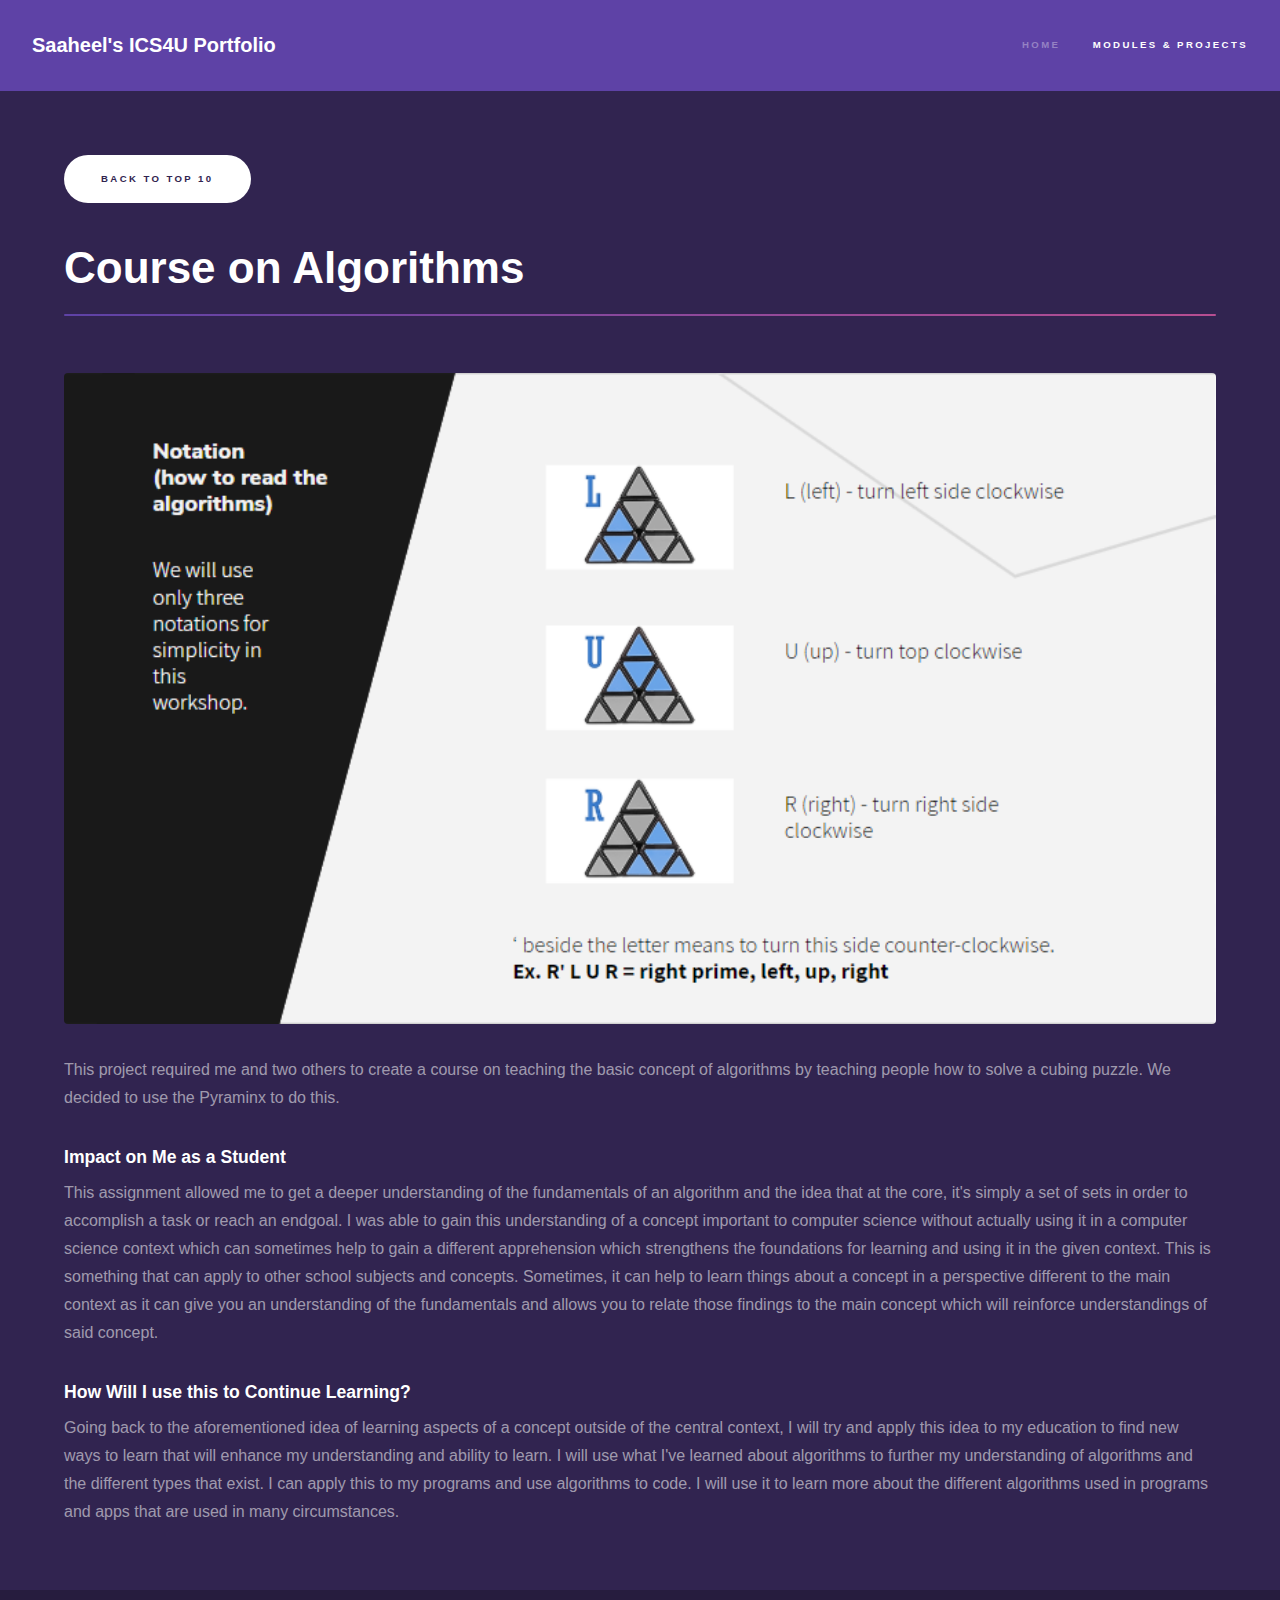
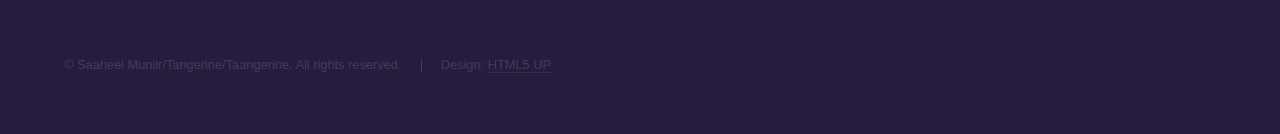
==== commit 9e56d6fd: "v. 1.4" ====
--- a/AlgCourse.html
+++ b/AlgCourse.html
@@ -6,7 +6,7 @@
 -->
 <html>
 	<head>
-		<title>Coding Challenge Refactoring: Metaballs</title>
+		<title>Saaheel's ICS4U Portfolio - Course on Algorithms</title>
 		<meta charset="utf-8" />
 		<meta name="viewport" content="width=device-width, initial-scale=1, user-scalable=no" />
 		<link rel="stylesheet" href="assets/css/main.css" />
@@ -20,8 +20,8 @@
 				<nav>
 					<ul>
 						<li><a href="index.html">Home</a></li>
-						<li><a href="generic.html" class="active">Modules & Projects</a></li>
-						<li><a href="elements.html">Elements</a></li>
+						<li><a href="Modules & Projects.html" class="active">Modules & Projects</a></li>
+						
 					</ul>
 				</nav>
 			</header>
@@ -32,15 +32,30 @@
 				<!-- Main -->
 					<section id="main" class="wrapper">
 						<div class="inner">
-							<h1 class="major">Hackathon: HACKeD</h1>
-							<span class="image fit" id="metaballs"><img src="images/Metaballs.gif" alt="" /></span>
-							<p class="topDescription">I took the Coding Challenge of Metaballs from The Coding Train (Dan Shiffman) and refactored it in an
-							object oriented way. When the metaballs collide with the edges of the canvas, they speed up. A counter is also at the top of the canvas which displays
-							how many times the canvas edges are hit.</p>
+
+							<ul class="actions" id="backButton">
+								<li><a href="index.html#SIX" class="button primary">Back to Top 10</a></li>
+							</ul>
+
+							<h1 class="major">Course on Algorithms</h1>
+							<span class="image fit" id="metaballs"><img src="images/Algorithm Course.png" alt="" /></span>
+							<p class="topDescription">This project required me and two others to create a course on teaching the basic concept of algorithms by teaching people
+								how to solve a cubing puzzle. We decided to use the Pyraminx to do this.
+							</p>
 							<h3> Impact on Me as a Student</h3>
-							<p></p>
+							<p>This assignment allowed me to get a deeper understanding of the fundamentals of an algorithm and the idea that at the core, it's simply a set of sets
+								in order to accomplish a task or reach an endgoal. I was able to gain this understanding of a concept important to computer science without actually
+								using it in a computer science context which can sometimes help to gain a different apprehension which strengthens the foundations for learning and using
+								it in the given context. This is something that can apply to other school subjects and concepts. Sometimes, it can help to learn things about a concept
+								in a perspective different to the main context as it can give you an understanding of the fundamentals and allows you to relate those findings to the 
+								main concept which will reinforce understandings of said concept.
+							</p>
 							<h3>How Will I use this to Continue Learning?</h3>
-							<p> </p>
+							<p> Going back to the aforementioned idea of learning aspects of a concept outside of the central context, I will try and apply this idea to 
+								my education to find new ways to learn that will enhance my understanding and ability to learn. I will use what I've learned about algorithms to further
+								my understanding of algorithms and the different types that exist. I can apply this to my programs and use algorithms to code. I will use it to learn more
+								about the different algorithms used in programs and apps that are used in many circumstances.
+							</p>
 						</div>
 					</section>
 
@@ -63,16 +78,5 @@
 			<script src="assets/js/breakpoints.min.js"></script>
 			<script src="assets/js/util.js"></script>
 			<script src="assets/js/main.js"></script>
-			<script>
-				var metaballsPic = document.getElementById("metaballs");
-            var oClick = function(e) {
-				metaballsPic.src = "images/Metaballs Still.png";
-				/*
-                var stashePic = document.getElementById("mustache-pic");  
-                stashePic.style.top = e.clientY + "px";
-                stashePic.style.left = e.clientX + "px";*/
-            };
-            metaballsPic.addEventListener("click", onClick);
-			</script>
 	</body>
 </html>
